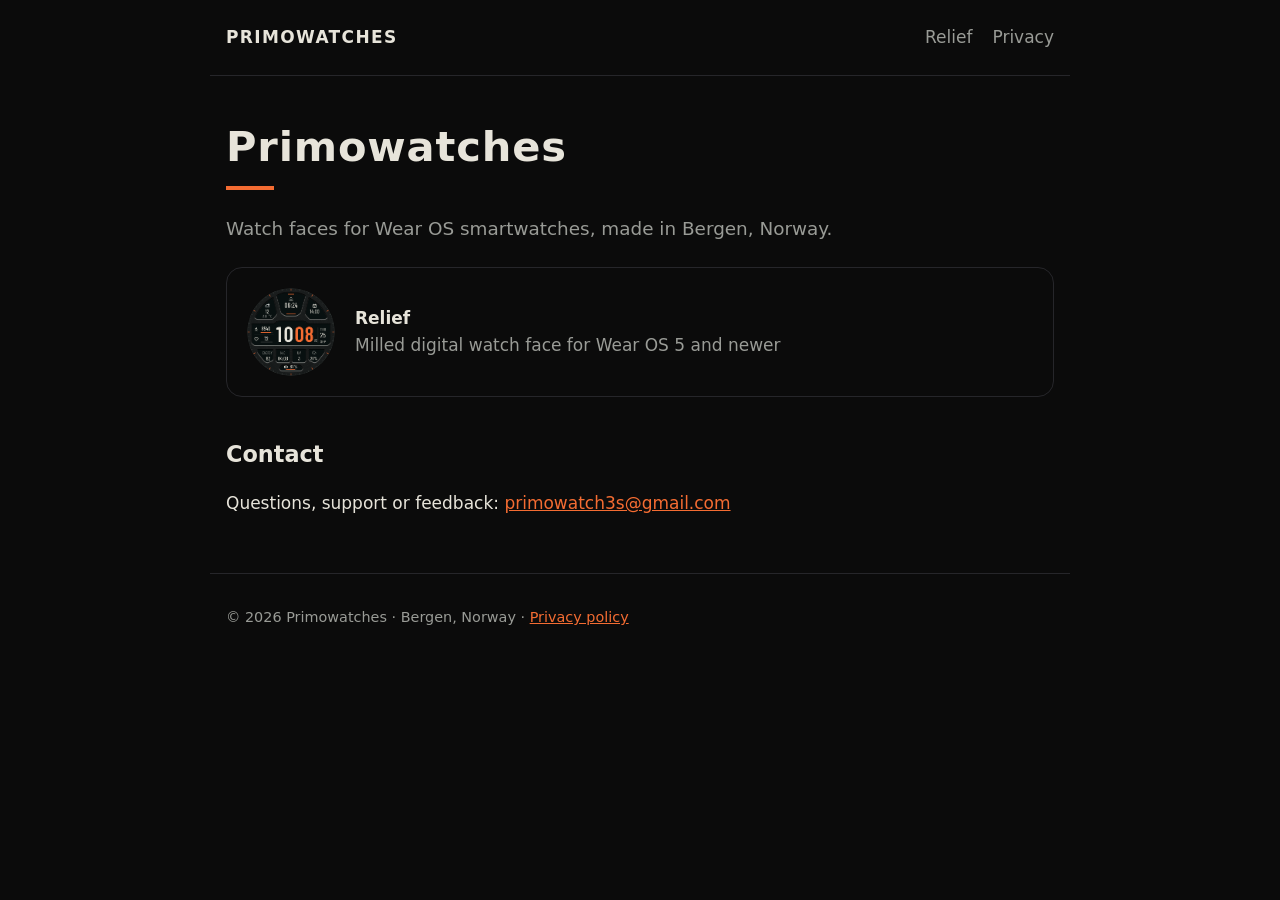
==== index.html @ 04ec81b1 "Primowatches site: home, Relief, privacy policy" ====
<!doctype html>
<html lang="en">
<head>
<meta charset="utf-8">
<meta name="viewport" content="width=device-width, initial-scale=1">
<title>Primowatches</title>
<meta name="description" content="Primowatches makes watch faces for Wear OS.">
<link rel="icon" href="img/icon.png">
<link rel="stylesheet" href="style.css">
</head>
<body>
<header>
  <a class="brand" href="./">Primowatches</a>
  <nav><a href="relief.html">Relief</a><a href="privacy.html">Privacy</a></nav>
</header>
<main>
  <h1>Primowatches</h1>
  <div class="rule"></div>
  <p class="lead">Watch faces for Wear OS smartwatches, made in Bergen, Norway.</p>

  <a class="app" href="relief.html">
    <img src="img/relief.png" alt="Relief watch face" width="88" height="88">
    <div><strong>Relief</strong><span>Milled digital watch face for Wear OS 5 and newer</span></div>
  </a>

  <h2>Contact</h2>
  <p>Questions, support or feedback: <a href="mailto:primowatch3s@gmail.com">primowatch3s@gmail.com</a></p>
</main>
<footer>© 2026 Primowatches · Bergen, Norway · <a href="privacy.html">Privacy policy</a></footer>
</body>
</html>
---- style.css ----
:root { --bg: #0b0b0b; --fg: #e7e4da; --muted: #999b96; --accent: #f46c32; --line: #26262a; }
* { box-sizing: border-box; }
body { margin: 0; background: var(--bg); color: var(--fg); font: 17px/1.6 system-ui, -apple-system, "Segoe UI", Roboto, sans-serif; }
main, header, footer { max-width: 860px; margin: 0 auto; padding: 0 16px; }
header { display: flex; align-items: center; justify-content: space-between; padding-top: 24px; padding-bottom: 24px; border-bottom: 1px solid var(--line); }
header a.brand { color: var(--fg); text-decoration: none; font-weight: 600; letter-spacing: .08em; text-transform: uppercase; }
nav a { color: var(--muted); text-decoration: none; margin-left: 20px; }
nav a:hover, a { color: var(--accent); }
h1 { font-size: 2.6rem; line-height: 1.1; margin: 48px 0 8px; letter-spacing: .02em; }
h2 { font-size: 1.4rem; margin: 40px 0 8px; }
.rule { width: 48px; height: 4px; background: var(--accent); margin: 16px 0 24px; }
.lead { color: var(--muted); font-size: 1.15rem; }
.dials { display: grid; grid-template-columns: repeat(auto-fit, minmax(180px, 1fr)); gap: 16px; margin: 32px 0; }
.dials img { width: 100%; height: auto; border-radius: 50%; }
ul { padding-left: 1.2em; }
li { margin: 4px 0; }
.app { display: flex; gap: 20px; align-items: center; padding: 20px; border: 1px solid var(--line); border-radius: 16px; margin: 24px 0; text-decoration: none; color: var(--fg); }
.app img { width: 88px; height: 88px; border-radius: 50%; }
.app span { color: var(--muted); display: block; }
footer { color: var(--muted); font-size: .9rem; padding-top: 32px; padding-bottom: 48px; margin-top: 56px; border-top: 1px solid var(--line); }
@media (max-width: 520px) { h1 { font-size: 2rem; } nav a { margin-left: 12px; } }
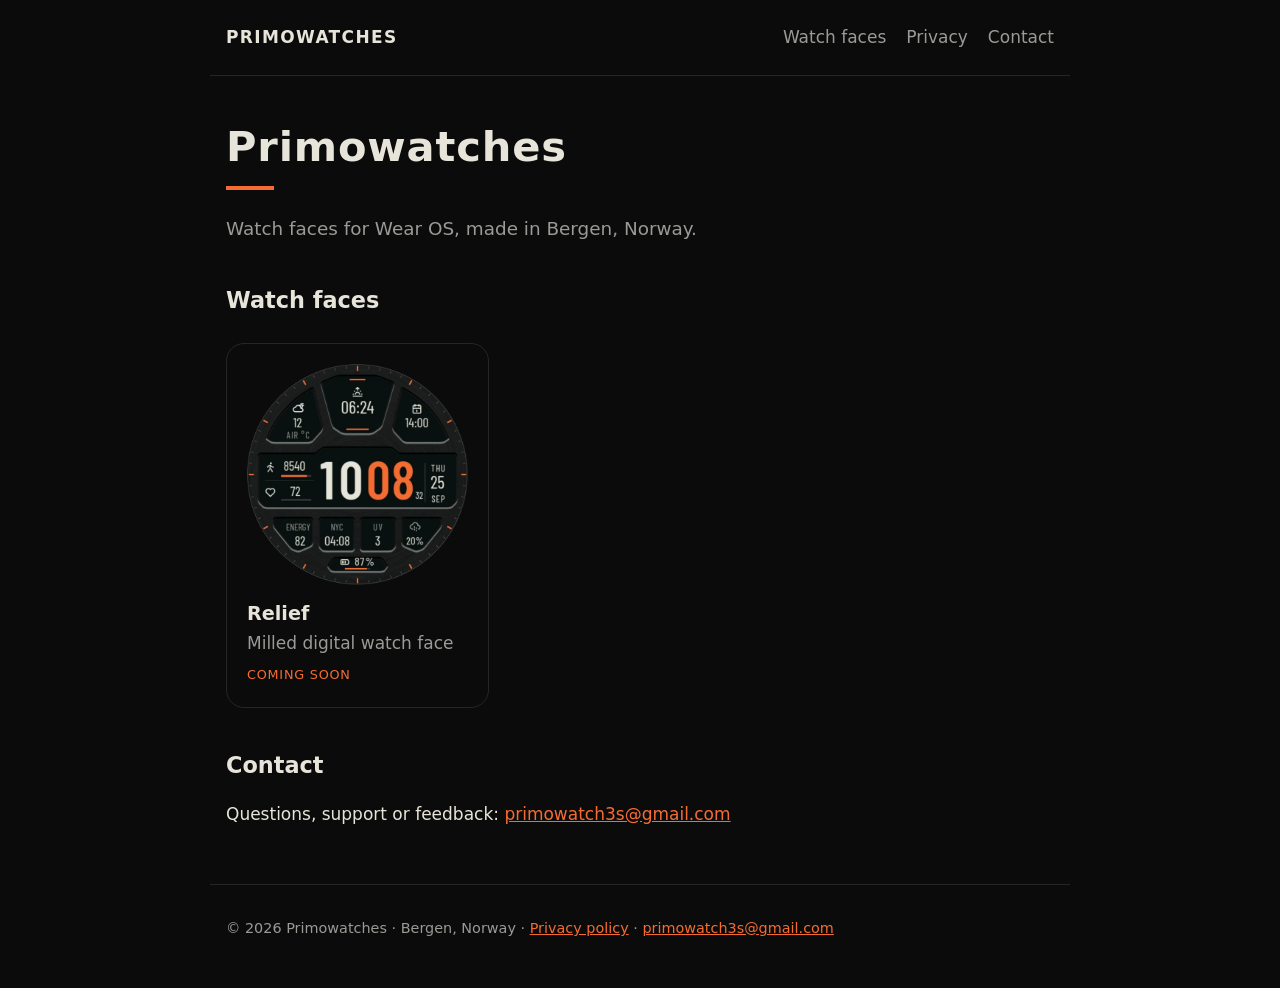
==== commit 57c23f09: "Site generated from faces.json: room for many watch faces" ====
--- a/index.html
+++ b/index.html
@@ -3,29 +3,34 @@
 <head>
 <meta charset="utf-8">
 <meta name="viewport" content="width=device-width, initial-scale=1">
-<title>Primowatches</title>
-<meta name="description" content="Primowatches makes watch faces for Wear OS.">
-<link rel="icon" href="img/icon.png">
-<link rel="stylesheet" href="style.css">
+<title>Primowatches: watch faces for Wear OS</title>
+<meta name="description" content="Watch faces for Wear OS, made in Bergen, Norway.">
+<link rel="icon" href="assets/icon.png">
+<link rel="stylesheet" href="assets/style.css">
 </head>
 <body>
 <header>
   <a class="brand" href="./">Primowatches</a>
-  <nav><a href="relief.html">Relief</a><a href="privacy.html">Privacy</a></nav>
+  <nav><a href="./#watchfaces">Watch faces</a><a href="privacy.html">Privacy</a><a href="./#contact">Contact</a></nav>
 </header>
 <main>
-  <h1>Primowatches</h1>
-  <div class="rule"></div>
-  <p class="lead">Watch faces for Wear OS smartwatches, made in Bergen, Norway.</p>
+<h1>Primowatches</h1>
+<div class="rule"></div>
+<p class="lead">Watch faces for Wear OS, made in Bergen, Norway.</p>
 
-  <a class="app" href="relief.html">
-    <img src="img/relief.png" alt="Relief watch face" width="88" height="88">
-    <div><strong>Relief</strong><span>Milled digital watch face for Wear OS 5 and newer</span></div>
+<h2 id="watchfaces">Watch faces</h2>
+<div class="grid">
+  <a class="card" href="watchfaces/relief/">
+    <img src="watchfaces/relief/cover.webp" alt="Relief in orange" width="600" height="600" loading="lazy">
+    <strong>Relief</strong>
+    <span>Milled digital watch face</span>
+    <em>Coming soon</em>
   </a>
+</div>
 
-  <h2>Contact</h2>
-  <p>Questions, support or feedback: <a href="mailto:primowatch3s@gmail.com">primowatch3s@gmail.com</a></p>
+<h2 id="contact">Contact</h2>
+<p>Questions, support or feedback: <a href="mailto:primowatch3s@gmail.com">primowatch3s@gmail.com</a></p>
 </main>
-<footer>© 2026 Primowatches · Bergen, Norway · <a href="privacy.html">Privacy policy</a></footer>
+<footer>© 2026 Primowatches · Bergen, Norway · <a href="privacy.html">Privacy policy</a> · <a href="mailto:primowatch3s@gmail.com">primowatch3s@gmail.com</a></footer>
 </body>
 </html>
--- a/assets/style.css
+++ b/assets/style.css
@@ -0,0 +1,34 @@
+:root { --bg: #0b0b0b; --fg: #e7e4da; --muted: #999b96; --accent: #f46c32; --line: #26262a; }
+* { box-sizing: border-box; }
+body { margin: 0; background: var(--bg); color: var(--fg); font: 17px/1.6 system-ui, -apple-system, "Segoe UI", Roboto, sans-serif; }
+main, header, footer { max-width: 860px; margin: 0 auto; padding: 0 16px; }
+header { display: flex; align-items: center; justify-content: space-between; padding-top: 24px; padding-bottom: 24px; border-bottom: 1px solid var(--line); }
+header a.brand { color: var(--fg); text-decoration: none; font-weight: 600; letter-spacing: .08em; text-transform: uppercase; }
+nav a { color: var(--muted); text-decoration: none; margin-left: 20px; }
+nav a:hover, a { color: var(--accent); }
+h1 { font-size: 2.6rem; line-height: 1.1; margin: 48px 0 8px; letter-spacing: .02em; }
+h2 { font-size: 1.4rem; margin: 40px 0 8px; }
+.rule { width: 48px; height: 4px; background: var(--accent); margin: 16px 0 24px; }
+.lead { color: var(--muted); font-size: 1.15rem; }
+.dials { display: grid; grid-template-columns: repeat(auto-fit, minmax(180px, 1fr)); gap: 16px; margin: 32px 0; }
+.dials img { width: 100%; height: auto; border-radius: 50%; }
+ul { padding-left: 1.2em; }
+li { margin: 4px 0; }
+.app { display: flex; gap: 20px; align-items: center; padding: 20px; border: 1px solid var(--line); border-radius: 16px; margin: 24px 0; text-decoration: none; color: var(--fg); }
+.app img { width: 88px; height: 88px; border-radius: 50%; }
+.app span { color: var(--muted); display: block; }
+footer { color: var(--muted); font-size: .9rem; padding-top: 32px; padding-bottom: 48px; margin-top: 56px; border-top: 1px solid var(--line); }
+@media (max-width: 520px) { h1 { font-size: 2rem; } nav a { margin-left: 12px; } }
+.grid { display: grid; grid-template-columns: repeat(auto-fill, minmax(220px, 1fr)); gap: 20px; margin: 24px 0; }
+.card { display: block; padding: 20px; border: 1px solid var(--line); border-radius: 18px; color: var(--fg); text-decoration: none; transition: border-color .15s; }
+.card:hover { border-color: var(--accent); }
+.card img { width: 100%; height: auto; display: block; margin-bottom: 14px; }
+.card strong { display: block; font-size: 1.2rem; }
+.card span { display: block; color: var(--muted); }
+.card em { display: inline-block; margin-top: 8px; font-style: normal; font-size: .8rem; letter-spacing: .06em; text-transform: uppercase; color: var(--accent); }
+.badge, .button { display: inline-block; padding: 10px 18px; border-radius: 999px; font-weight: 600; text-decoration: none; }
+.badge { border: 1px solid var(--line); color: var(--muted); }
+.button { background: var(--accent); color: #0b0b0b; }
+.crumb { margin: 32px 0 -36px; color: var(--muted); }
+.crumb a { color: var(--muted); text-decoration: none; }
+.dials img { border-radius: 0; }
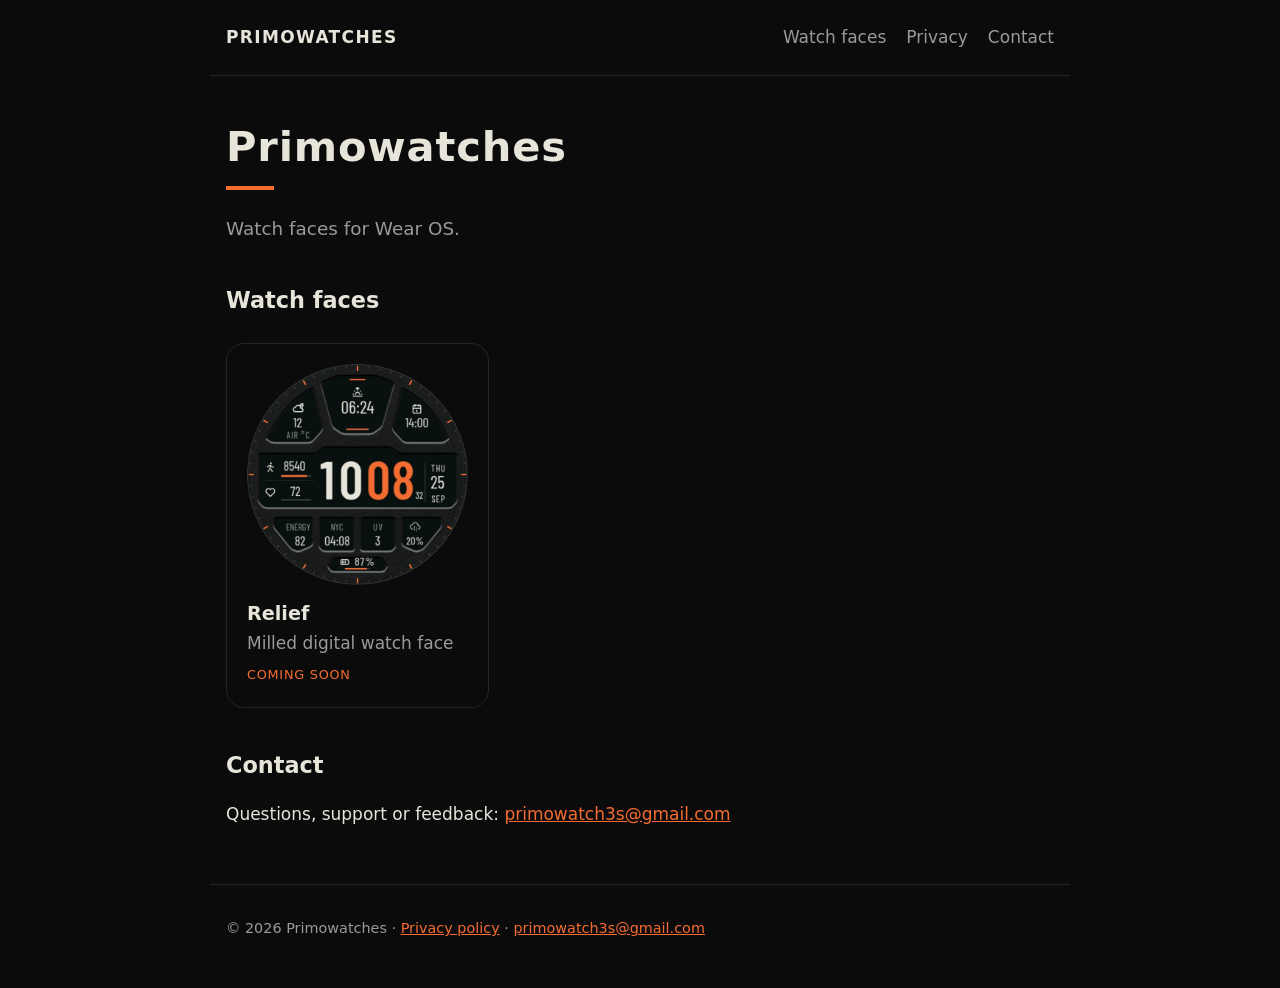
==== commit 6fcb088b: "Remove location from the site" ====
--- a/index.html
+++ b/index.html
@@ -4,7 +4,7 @@
 <meta charset="utf-8">
 <meta name="viewport" content="width=device-width, initial-scale=1">
 <title>Primowatches: watch faces for Wear OS</title>
-<meta name="description" content="Watch faces for Wear OS, made in Bergen, Norway.">
+<meta name="description" content="Watch faces for Wear OS.">
 <link rel="icon" href="assets/icon.png">
 <link rel="stylesheet" href="assets/style.css">
 </head>
@@ -16,7 +16,7 @@
 <main>
 <h1>Primowatches</h1>
 <div class="rule"></div>
-<p class="lead">Watch faces for Wear OS, made in Bergen, Norway.</p>
+<p class="lead">Watch faces for Wear OS.</p>
 
 <h2 id="watchfaces">Watch faces</h2>
 <div class="grid">
@@ -31,6 +31,6 @@
 <h2 id="contact">Contact</h2>
 <p>Questions, support or feedback: <a href="mailto:primowatch3s@gmail.com">primowatch3s@gmail.com</a></p>
 </main>
-<footer>© 2026 Primowatches · Bergen, Norway · <a href="privacy.html">Privacy policy</a> · <a href="mailto:primowatch3s@gmail.com">primowatch3s@gmail.com</a></footer>
+<footer>© 2026 Primowatches · <a href="privacy.html">Privacy policy</a> · <a href="mailto:primowatch3s@gmail.com">primowatch3s@gmail.com</a></footer>
 </body>
 </html>
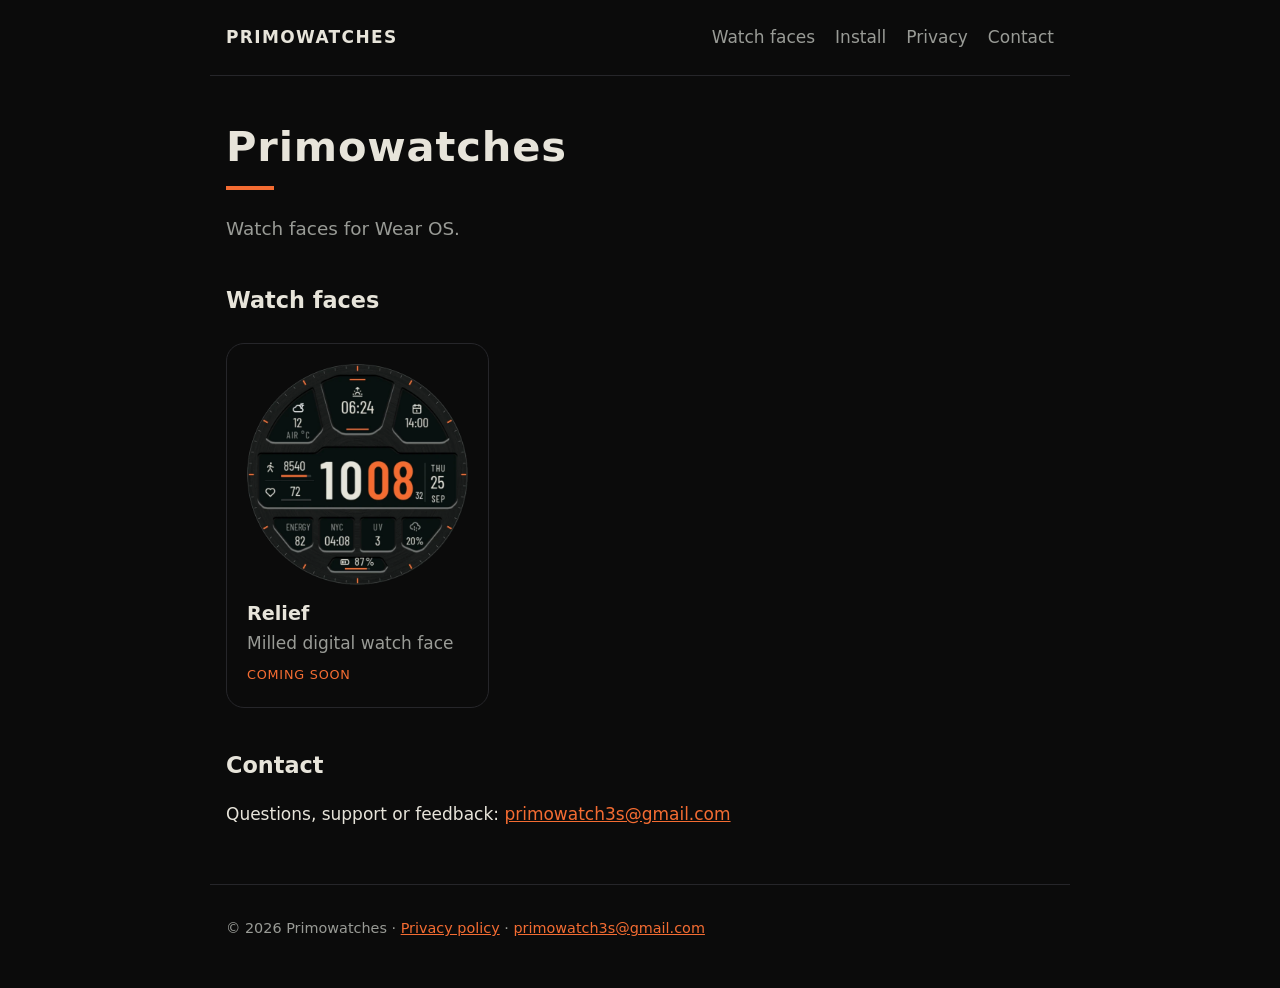
==== commit d062ee54: "Add install guide Co-Authored-By: Claude Opus 5.5 <noreply@anthropic.com> Claude-Session: https://cl" ====
--- a/index.html
+++ b/index.html
@@ -5,13 +5,15 @@
 <meta name="viewport" content="width=device-width, initial-scale=1">
 <title>Primowatches: watch faces for Wear OS</title>
 <meta name="description" content="Watch faces for Wear OS.">
+<meta name="google-site-verification" content="F2sSLz3GuPwt_C3BkwWSnTi81Ip2itNgBJjz8FT71gg">
+<meta name="google-site-verification" content="0I45dqfzrLrNNodKksoEg44V1YR8bqElhHY7i-KYdTE">
 <link rel="icon" href="assets/icon.png">
 <link rel="stylesheet" href="assets/style.css">
 </head>
 <body>
 <header>
   <a class="brand" href="./">Primowatches</a>
-  <nav><a href="./#watchfaces">Watch faces</a><a href="privacy.html">Privacy</a><a href="./#contact">Contact</a></nav>
+  <nav><a href="./#watchfaces">Watch faces</a><a href="install.html">Install</a><a href="privacy.html">Privacy</a><a href="./#contact">Contact</a></nav>
 </header>
 <main>
 <h1>Primowatches</h1>
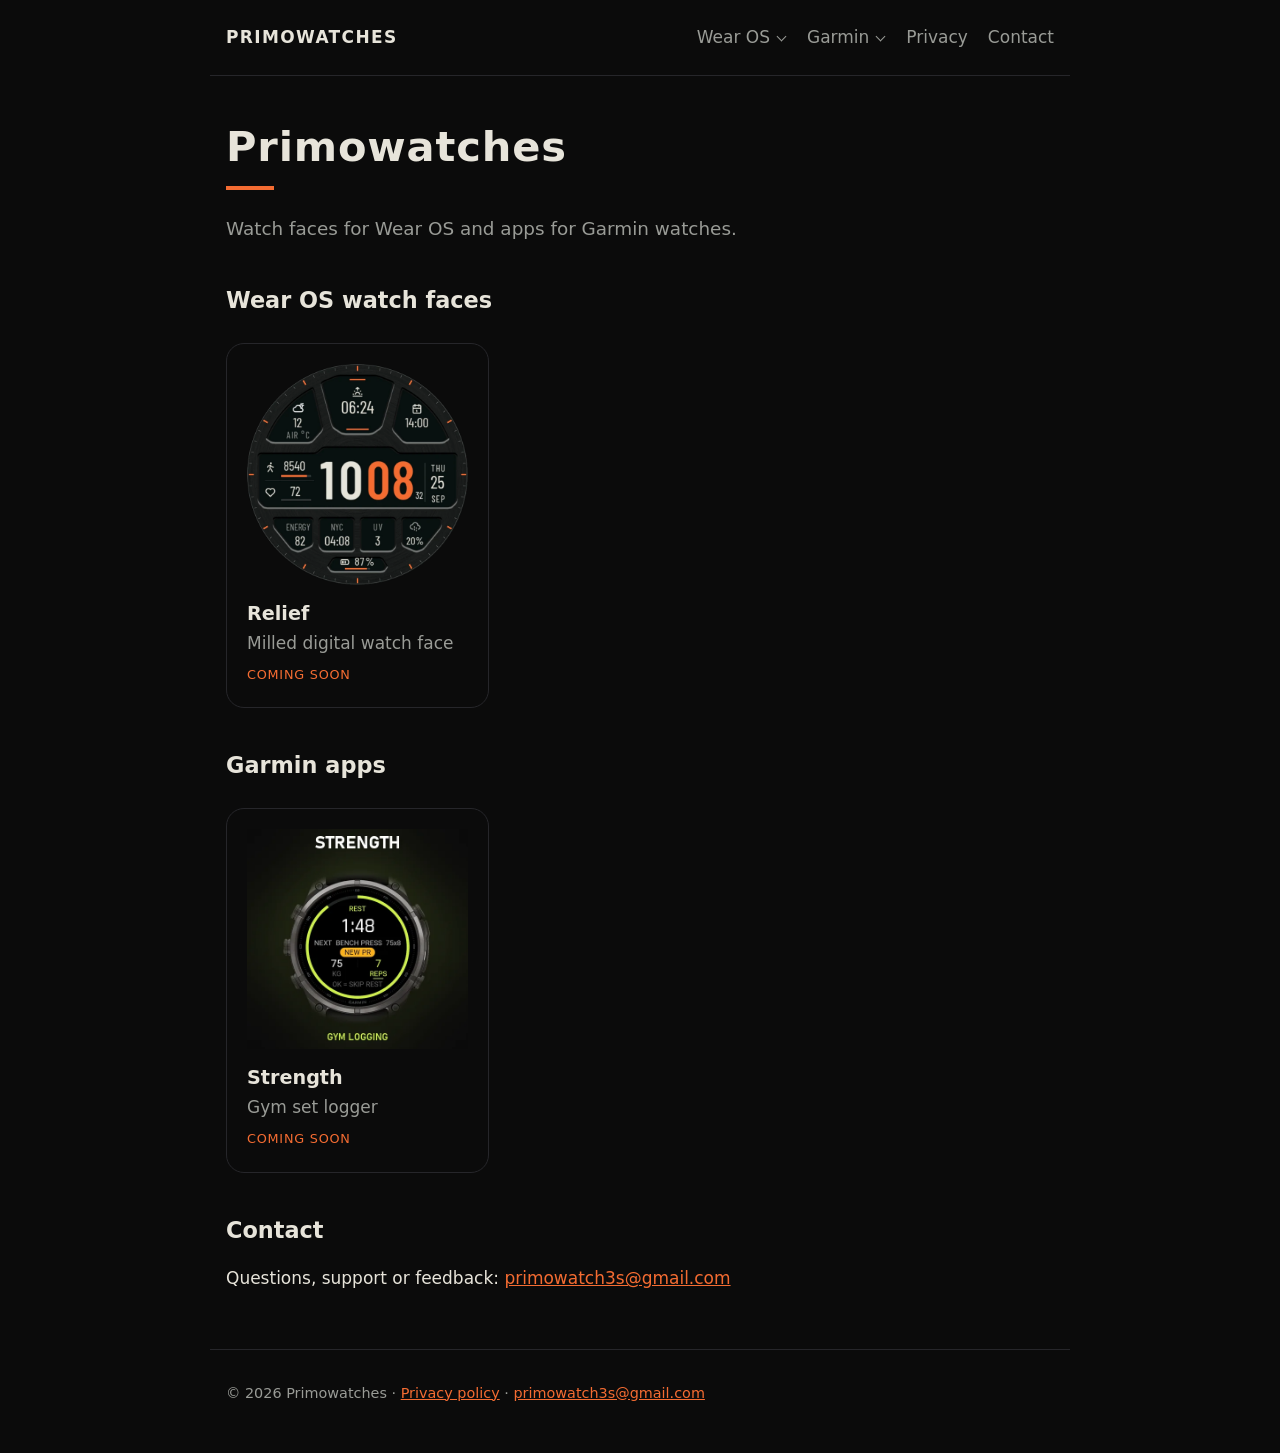
==== commit c06f82f8: "Add Garmin menu and Strength user guide Wear OS and Garmin drop-down menus, a Garmin apps section on" ====
--- a/index.html
+++ b/index.html
@@ -3,8 +3,8 @@
 <head>
 <meta charset="utf-8">
 <meta name="viewport" content="width=device-width, initial-scale=1">
-<title>Primowatches: watch faces for Wear OS</title>
-<meta name="description" content="Watch faces for Wear OS.">
+<title>Primowatches: watch faces for Wear OS and Garmin apps</title>
+<meta name="description" content="Watch faces for Wear OS and apps for Garmin watches.">
 <meta name="google-site-verification" content="F2sSLz3GuPwt_C3BkwWSnTi81Ip2itNgBJjz8FT71gg">
 <meta name="google-site-verification" content="0I45dqfzrLrNNodKksoEg44V1YR8bqElhHY7i-KYdTE">
 <link rel="icon" href="assets/icon.png">
@@ -13,19 +13,30 @@
 <body>
 <header>
   <a class="brand" href="./">Primowatches</a>
-  <nav><a href="./#watchfaces">Watch faces</a><a href="install.html">Install</a><a href="privacy.html">Privacy</a><a href="./#contact">Contact</a></nav>
+  <nav><details class="menu"><summary>Wear OS</summary><div><a href="./#watchfaces">All watch faces</a><a href="watchfaces/relief/">Relief</a><a href="install.html">Install a watch face</a></div></details><details class="menu"><summary>Garmin</summary><div><a href="garmin/strength/">Strength</a><a href="garmin/strength/#guide">Strength user guide</a></div></details><a href="privacy.html">Privacy</a><a href="./#contact">Contact</a></nav>
 </header>
+<script>document.addEventListener('click', e => document.querySelectorAll('nav details[open]').forEach(d => { if (!d.contains(e.target)) d.open = false; }));</script>
 <main>
 <h1>Primowatches</h1>
 <div class="rule"></div>
-<p class="lead">Watch faces for Wear OS.</p>
+<p class="lead">Watch faces for Wear OS and apps for Garmin watches.</p>
 
-<h2 id="watchfaces">Watch faces</h2>
+<h2 id="watchfaces">Wear OS watch faces</h2>
 <div class="grid">
   <a class="card" href="watchfaces/relief/">
     <img src="watchfaces/relief/cover.webp" alt="Relief in orange" width="600" height="600" loading="lazy">
     <strong>Relief</strong>
     <span>Milled digital watch face</span>
+    <em>Coming soon</em>
+  </a>
+</div>
+
+<h2 id="garmin">Garmin apps</h2>
+<div class="grid">
+  <a class="card" href="garmin/strength/">
+    <img src="garmin/strength/cover.webp" alt="Strength rest timer on the bezel" width="600" height="600" loading="lazy">
+    <strong>Strength</strong>
+    <span>Gym set logger</span>
     <em>Coming soon</em>
   </a>
 </div>
--- a/assets/style.css
+++ b/assets/style.css
@@ -32,3 +32,30 @@
 .crumb { margin: 32px 0 -36px; color: var(--muted); }
 .crumb a { color: var(--muted); text-decoration: none; }
 .dials img { border-radius: 0; }
+nav { display: flex; align-items: center; flex-wrap: wrap; }
+nav details { position: relative; margin-left: 20px; }
+nav summary { color: var(--muted); cursor: pointer; list-style: none; }
+nav summary::-webkit-details-marker { display: none; }
+nav summary::after { content: ""; display: inline-block; width: 6px; height: 6px; margin: 0 2px 3px 8px; border: solid currentColor; border-width: 0 1.5px 1.5px 0; transform: rotate(45deg); }
+nav summary:hover, nav details[open] summary { color: var(--accent); }
+nav details > div { position: absolute; left: 0; top: calc(100% + 12px); z-index: 10; min-width: 220px; padding: 8px; background: #141416; border: 1px solid var(--line); border-radius: 14px; box-shadow: 0 12px 32px rgba(0, 0, 0, .5); }
+nav details > div a { display: block; margin: 0; padding: 8px 12px; border-radius: 8px; color: var(--fg); }
+nav details > div a:hover { background: var(--line); color: var(--accent); }
+@media (max-width: 520px) {
+  header { flex-direction: column; align-items: flex-start; gap: 12px; }
+  nav details, nav a { margin-left: 0; margin-right: 16px; }
+}
+h3 { font-size: 1.15rem; margin: 36px 0 8px; scroll-margin-top: 16px; }
+h2 { scroll-margin-top: 16px; }
+ol { padding-left: 1.4em; }
+code { font: .9em ui-monospace, SFMono-Regular, Consolas, monospace; background: var(--line); padding: 2px 6px; border-radius: 6px; }
+table { width: 100%; border-collapse: collapse; margin: 16px 0; font-size: .95rem; }
+th, td { text-align: left; vertical-align: top; padding: 10px 12px; border-bottom: 1px solid var(--line); }
+th { color: var(--muted); font-weight: 600; }
+.shots { display: grid; grid-template-columns: repeat(auto-fit, minmax(150px, 1fr)); gap: 16px; margin: 32px 0; }
+.shots img { width: 100%; height: auto; border-radius: 16px; display: block; }
+.ghost { display: inline-block; padding: 10px 18px; margin-left: 8px; color: var(--accent); text-decoration: none; font-weight: 600; }
+.toc { display: flex; flex-wrap: wrap; gap: 8px; margin: 16px 0 8px; }
+.toc a { padding: 6px 12px; border: 1px solid var(--line); border-radius: 999px; color: var(--fg); text-decoration: none; font-size: .9rem; }
+.toc a:hover { border-color: var(--accent); color: var(--accent); }
+@media (max-width: 520px) { table { font-size: .85rem; } th, td { padding: 8px 6px; } .ghost { margin-left: 0; padding-left: 0; } }
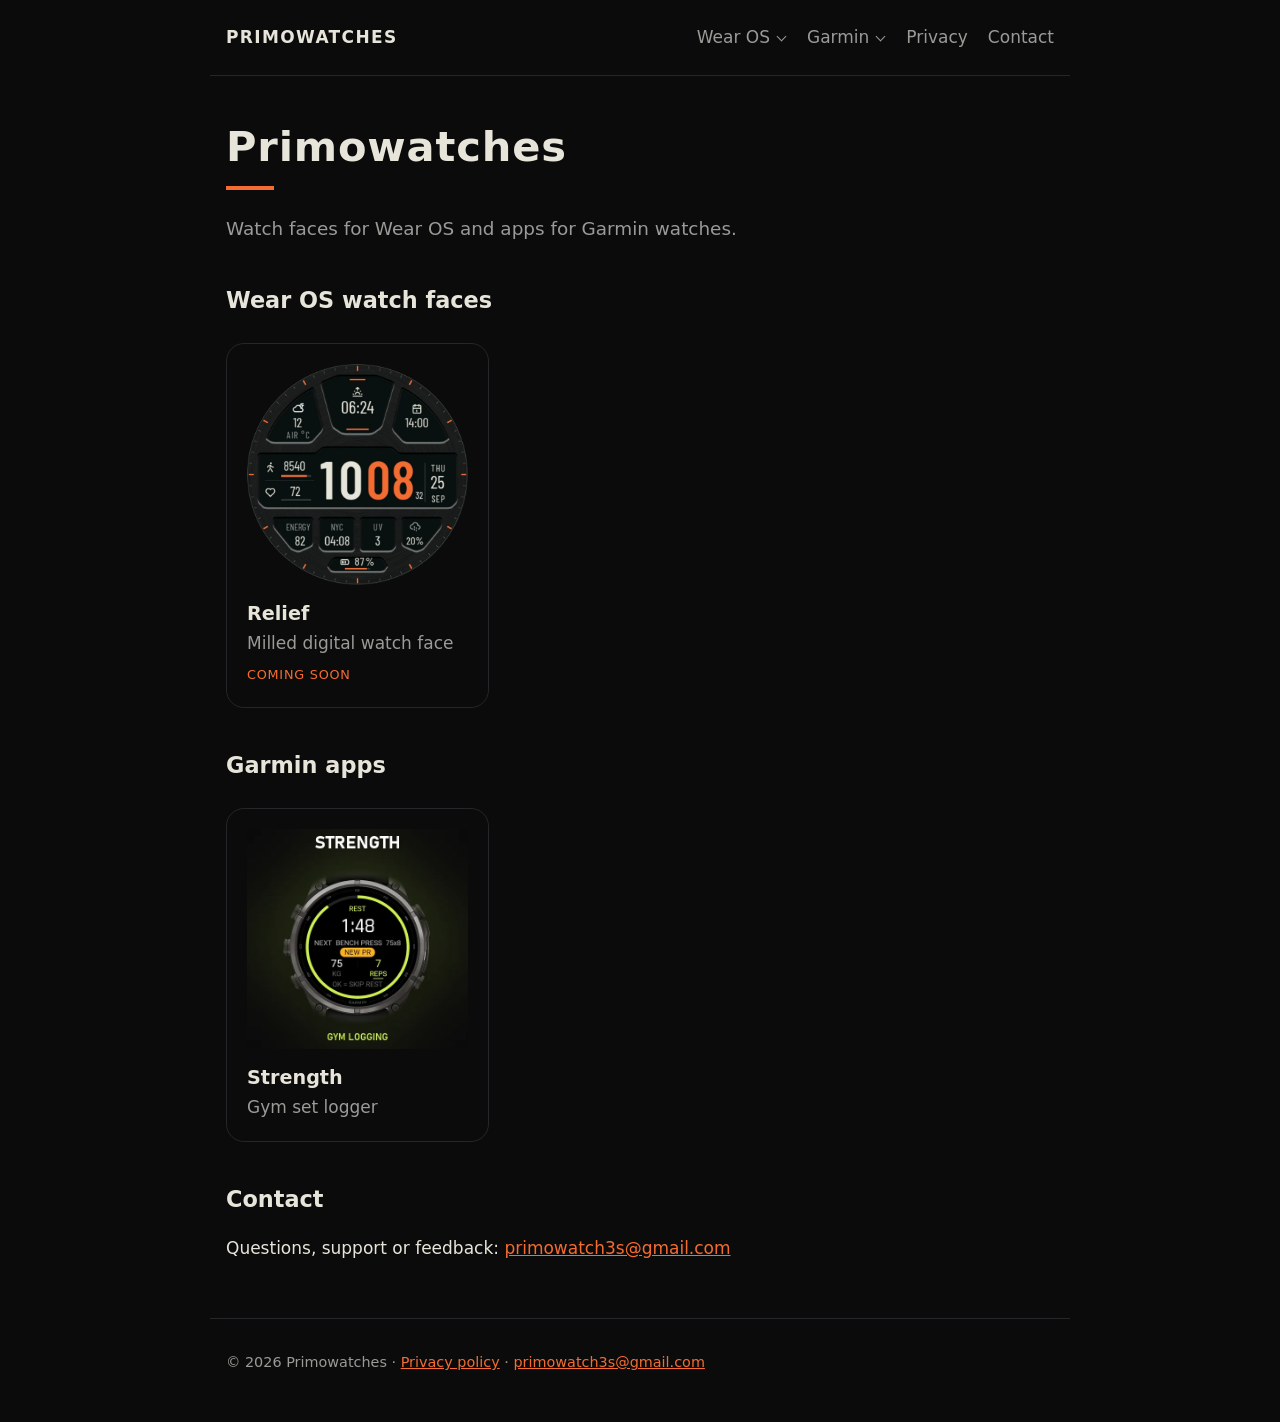
==== commit c979d39b: "Link Strength in the Connect IQ Store Strength is live: the badge becomes a store button. The guide " ====
--- a/index.html
+++ b/index.html
@@ -37,7 +37,7 @@
     <img src="garmin/strength/cover.webp" alt="Strength rest timer on the bezel" width="600" height="600" loading="lazy">
     <strong>Strength</strong>
     <span>Gym set logger</span>
-    <em>Coming soon</em>
+    
   </a>
 </div>
 
